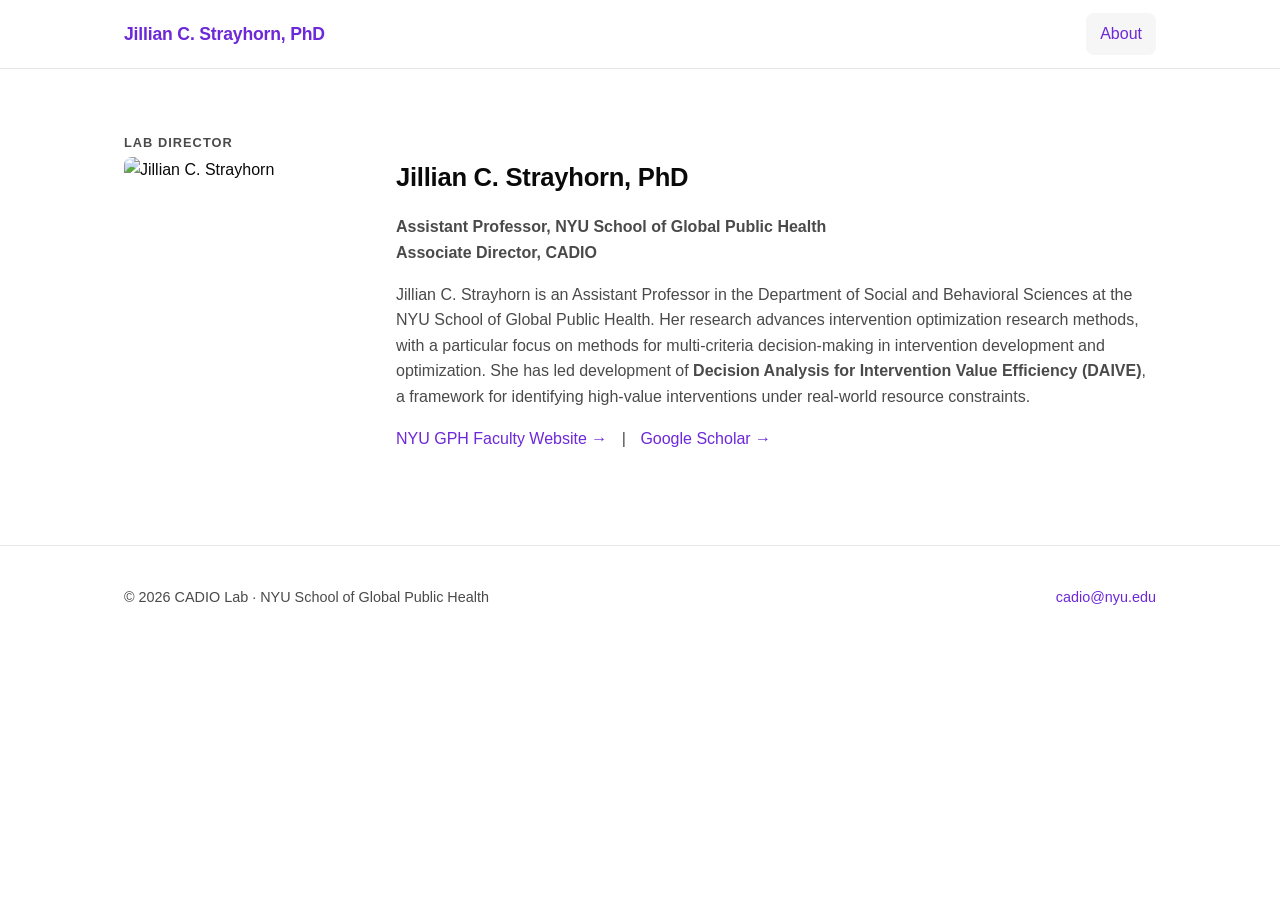
==== index.html @ 0c599e39 "Update index.html" ====
<!DOCTYPE html>
<html lang="en">
<head>
  <meta charset="UTF-8" />
  <meta name="viewport" content="width=device-width, initial-scale=1.0" />
  <title>CADIO Lab at the NYU School of Global Public Health | Intervention Optimization Research, Methods and Applications </title>
  <meta name="description" content="CADIO Lab, directed by Dr. Jillian Strayhorn, is part of the Center for Advancement and Dissemination of Intervention Optimization (CADIO) at the NYU School of Global Public Health." />
  <link rel="icon" href="assets/logo.png" />
  <link rel="stylesheet" href="css/style.css" />
</head>
<body>
  <!-- ===== Header ===== -->
  <header class="site-header">
    <div class="wrap nav">
      <a class="brand" href="index.html">
        <span>Jillian C. Strayhorn, PhD</span>
      </a>
      <button class="nav-toggle" aria-label="Toggle navigation">☰</button>
      <nav class="nav-links">
        <a href="index.html" class="active">About</a>
      </nav>
    </div>
  </header>

<!-- ===== About Me ===== -->
<section class="block">
  <div class="wrap">
  <div class="group-label">Lab Director</div>
    <div class="faculty-profile">

      <img src="assets/Jillian GPH 2023 (4).jpg"
           alt="Jillian C. Strayhorn"
           class="faculty-photo">

      <div class="faculty-info">
        <h2>Jillian C. Strayhorn, PhD </h2>

        <p class="faculty-title">
          Assistant Professor, NYU School of Global Public Health<br>
          Associate Director, CADIO <br>
        </p>

        <p>
          Jillian C. Strayhorn is an Assistant Professor in the Department of
          Social and Behavioral Sciences at the NYU School of Global Public
          Health. Her research advances intervention optimization research methods,
          with a particular focus on methods for multi-criteria decision-making in
          intervention development and optimization. She has led development of
          <strong>Decision Analysis for Intervention Value Efficiency (DAIVE)</strong>,
          a framework for identifying high-value interventions under real-world
          resource constraints.
        </p>

       <p>
  <a href="https://publichealth.nyu.edu/faculty/jillian-strayhorn" target="_blank">
    NYU GPH Faculty Website →
  </a>

  <span style="margin: 0 10px; color: var(--ink-soft);">|</span>

  <a href="https://scholar.google.com/citations?user=NcRwJn8AAAAJ&hl=en" target="_blank">
    Google Scholar →
  </a>
</p>

      </div>

    </div>

  </div>
</section>

  

  <!-- ===== Footer ===== -->
  <footer class="site-footer">
    <div class="wrap">
      <span>© <span id="year"></span> CADIO Lab · NYU School of Global Public Health</span>
      <span><a href="mailto:cadio@nyu.edu">cadio@nyu.edu</a></span>
    </div>
  </footer>

  <script src="js/main.js"></script>
  <script>document.getElementById('year').textContent = new Date().getFullYear();</script>
</body>
</html>
---- css/style.css ----
/* ===========================================================
   CADIO Lab — shared stylesheet
   Edit the variables below to re-theme the whole site.
   =========================================================== */

:root {
  --ink: #0a0a0a;          /* near-black text + logo color   */
  --ink-soft: #4a4a4a;     /* secondary text                 */
  --line: #e6e6e6;         /* hairline borders               */
  --bg: #ffffff;           /* page background                */
  --bg-soft: #f6f6f6;      /* alternating section background  */
  --accent: #6d28d9;       /* single accent (links, buttons) */
  --maxw: 1080px;          /* content width                  */
  --radius: 14px;
  --shadow: 0 1px 2px rgba(0,0,0,.04), 0 8px 24px rgba(0,0,0,.06);
  --font: -apple-system, BlinkMacSystemFont, "Segoe UI", Roboto, Helvetica,
          Arial, "Apple Color Emoji", sans-serif;
}

* { box-sizing: border-box; }

html { scroll-behavior: smooth; }

body {
  margin: 0;
  font-family: var(--font);
  color: var(--ink);
  background: var(--bg);
  line-height: 1.6;
  -webkit-font-smoothing: antialiased;
}

a { color: var(--accent); text-decoration: none; }
a:hover { text-decoration: underline; }

img { max-width: 100%; display: block; }

.wrap { max-width: var(--maxw); margin: 0 auto; padding: 0 24px; }

/* ---------- Header / nav ---------- */
.site-header {
  position: sticky;
  top: 0;
  z-index: 50;
  background: rgba(255, 255, 255, 0.9);
  backdrop-filter: saturate(180%) blur(10px);
  border-bottom: 1px solid var(--line);
}

.nav {
  display: flex;
  align-items: center;
  justify-content: space-between;
  height: 68px;
}

.brand { display: flex; align-items: center; gap: 12px; }
.brand img { width: 38px; height: 38px; border-radius: 50%; }
.brand span { font-weight: 700; font-size: 1.1rem; letter-spacing: -0.01em; }
.brand:hover { text-decoration: none; }

.nav-links { display: flex; align-items: center; gap: 8px; }
.nav-links a {
  color: var(--ink);
  padding: 8px 14px;
  border-radius: 8px;
  font-weight: 500;
}
.nav-links a:hover { background: var(--bg-soft); text-decoration: none; }
.nav-links a.active { color: var(--accent); background: var(--bg-soft); }

.nav-toggle {
  display: none;
  background: none;
  border: 1px solid var(--line);
  border-radius: 8px;
  padding: 8px 10px;
  cursor: pointer;
  font-size: 1.1rem;
}

/* ---------- Hero ---------- */
.hero {
  padding: 88px 0 64px;
  text-align: center;
  border-bottom: 1px solid var(--line);
  background: #f7f5ff;
}
.hero img.logo { width: 120px; height: 120px; border-radius: 50%; margin: 0 auto 28px; }
.hero h1 { font-size: clamp(2rem, 5vw, 3.2rem); margin: 0 0 12px; letter-spacing: -0.02em; }
.hero p.lead { font-size: 1.2rem; color: var(--ink-soft); max-width: 640px; margin: 0 auto 10px; }

/* ---------- Page header (sub-pages) ---------- */
.page-head { padding: 64px 0 32px; border-bottom: 1px solid var(--line); }
.page-head h1 { font-size: clamp(1.8rem, 4vw, 2.6rem); margin: 0 0 8px; letter-spacing: -0.02em; }
.page-head p { color: var(--ink-soft); font-size: 1.1rem; margin: 0; max-width: 680px; }

/* ---------- Generic sections ---------- */
section.block { padding: 56px 0; }
section.block.alt { background: var(--bg-soft); }
section.block h2 { font-size: 1.6rem; margin: 0 0 16px; letter-spacing: -0.01em; }
.prose p { color: var(--ink-soft); max-width: 720px; }
.prose ul { color: var(--ink-soft); max-width: 720px; }

/* ---------- Buttons ---------- */
.btn {
  display: inline-block;
  background: var(--ink);
  color: #fff;
  padding: 11px 20px;
  border-radius: 999px;
  font-weight: 600;
  margin-top: 8px;
}
.btn:hover { text-decoration: none; opacity: 0.9; }
.btn.ghost { background: transparent; color: var(--ink); border: 1px solid var(--line); }

/* ---------- Card grids (people + applets) ---------- */
.grid {
  display: grid;
  gap: 22px;
  grid-template-columns: repeat(auto-fill, minmax(240px, 1fr));
  margin-top: 8px;
}

.card {
  border: 1px solid var(--line);
  border-radius: var(--radius);
  background: var(--bg);
  padding: 22px;
  transition: transform .15s ease, box-shadow .15s ease;
}
.card:hover { transform: translateY(-3px); box-shadow: var(--shadow); }

/* People card */
.person { text-align: center; }
.person img,
.person .avatar {
  width: 104px; height: 104px;
  border-radius: 50%;
  object-fit: cover;
  margin: 0 auto 14px;
  background: var(--bg-soft);
}
.person .avatar {
  display: flex; align-items: center; justify-content: center;
  background: var(--ink);
  color: #fff;
  font-weight: 700;
  font-size: 1.7rem;
  letter-spacing: 0.02em;
}
.person h3 { margin: 0 0 2px; font-size: 1.1rem; }
.person .role { color: var(--accent); font-size: 0.92rem; font-weight: 600; }
.person .affil { color: var(--ink-soft); font-size: 0.86rem; margin: 8px 0 0; }
.person .bio { color: var(--ink-soft); font-size: 0.9rem; margin: 10px 0 0; }
.person .links { margin-top: 12px; display: flex; gap: 12px; justify-content: center; font-size: 0.88rem; }

/* Compact card for the large ambassador roster */
.grid.compact { grid-template-columns: repeat(auto-fill, minmax(220px, 1fr)); gap: 16px; }
.grid.compact .card { padding: 18px; }
.grid.compact .avatar { width: 76px; height: 76px; font-size: 1.25rem; }
.grid.compact h3 { font-size: 1rem; }

/* Applet card */
.applet h3 { margin: 0 0 8px; font-size: 1.2rem; }
.applet p { color: var(--ink-soft); font-size: 0.95rem; margin: 0 0 16px; }
.applet .tags { display: flex; flex-wrap: wrap; gap: 6px; margin: 0 0 16px; }
.applet .tag {
  font-size: 0.75rem; font-weight: 600;
  color: var(--ink-soft);
  background: var(--bg-soft);
  border: 1px solid var(--line);
  padding: 3px 10px; border-radius: 999px;
}
.applet .mirror-note { font-size: 0.82rem; color: var(--ink-soft); margin: 0 0 12px; }
.applet .launch-row { display: flex; flex-wrap: wrap; gap: 10px; }
.applet .launch-row .btn { margin-top: 0; }

/* Section label for grouping people */
.group-label {
  font-size: 0.8rem; font-weight: 700; text-transform: uppercase;
  letter-spacing: 0.08em; color: var(--ink-soft);
  margin: 40px 0 4px;
}
.group-label:first-of-type { margin-top: 8px; }

/* ---------- Footer ---------- */
.site-footer {
  border-top: 1px solid var(--line);
  padding: 40px 0;
  margin-top: 24px;
  color: var(--ink-soft);
  font-size: 0.9rem;
}
.site-footer .wrap { display: flex; justify-content: space-between; flex-wrap: wrap; gap: 12px; }

/* ---------- Responsive ---------- */
@media (max-width: 720px) {
  .nav-toggle { display: block; }
  .nav-links {
    display: none;
    position: absolute;
    top: 68px; left: 0; right: 0;
    flex-direction: column;
    align-items: stretch;
    gap: 0;
    background: var(--bg);
    border-bottom: 1px solid var(--line);
    padding: 8px 16px 16px;
  }
  .nav-links.open { display: flex; }
  .nav-links a { padding: 12px 14px; }
}

/* ---------- Faculty profile ---------- */

.faculty-profile {
    display: flex;
    align-items: flex-start;
    gap: 32px;
}

.faculty-photo {
    width: 240px;
    height: 240px;
    object-fit: cover;
    border-radius: 8px;
    flex-shrink: 0;
}

.faculty-info {
    flex: 1;
}

.faculty-info h2 {
    margin: 0 0 6px;
    font-size: 2rem;
}

.faculty-title {
    color: var(--accent);
    font-weight: 600;
    margin-bottom: 18px;
}

.faculty-info p {
    color: var(--ink-soft);
    margin-bottom: 14px;
}

@media (max-width: 720px) {

    .faculty-profile {
        flex-direction: column;
        align-items: center;
        text-align: center;
    }

.faculty-photo {
    width: 240px !important;
    height: 240px !important;
    max-width: 240px !important;
    max-height: 240px !important;
    object-fit: cover;
    border-radius: 8px;
    flex-shrink: 0;
}

}

.carousel {
    position: relative;
    max-width: 700px;
    margin: 40px auto;
    transition: height 0.4s ease;
}

.slide {
    display: none;
}

.slide.active {
    display: block;
}

.slide img {
    display: block;
    width: 100%;
    height: auto;
    max-height: 550px;
    margin: 0 auto;
    object-fit: contain;
    border-radius: 12px;
    border: 1px solid var(--line);
    box-shadow: var(--shadow);
}

.caption {
    margin-top: 12px;
    text-align: center;
    color: var(--ink-soft);
    font-size: 0.95rem;
    font-style: italic;
}
.prev,
.next {
    position: absolute;
    top: 42%;
    transform: translateY(-50%);
    border: none;
    background: rgba(255,255,255,.85);
    font-size: 2rem;
    width: 42px;
    height: 42px;
    border-radius: 50%;
    cursor: pointer;
}

.prev {
    left: -20px;
}

.next {
    right: -20px;
}

.prev:hover,
.next:hover {
    background: white;
}

.about-layout {
  display: flex;
  gap: 40px;
  align-items: flex-start;
}

/* Left column (text) */
.about-text {
  flex: 1.1;
}

/* Right column (carousel) */
.about-layout .carousel {
  flex: 1;
  max-width: 520px;
  margin: 0;
}

/* Responsive: stack on mobile */
@media (max-width: 900px) {
  .about-layout {
    flex-direction: column;
  }

  .about-layout .carousel {
    max-width: 100%;
  }
}

.about-layout {
  display: flex;
  gap: 40px;
  align-items: flex-start;
}

.about-text {
  flex: 1.2;
}

.about-layout .carousel {
  flex: 1;
  max-width: 520px;
  position: relative;
}

/* mobile stacking */
@media (max-width: 900px) {
  .about-layout {
    flex-direction: column;
  }

  .about-layout .carousel {
    max-width: 100%;
  }
}

.visually-hidden {
  position: absolute;
  width: 1px;
  height: 1px;
  padding: 0;
  margin: -1px;
  overflow: hidden;
  clip: rect(0, 0, 0, 0);
  white-space: nowrap;
  border: 0;
}

.research-areas {
  margin: 6px auto 56px;
  font-size: 0.95rem;
  color: #6d28d9;
  display: flex;
  flex-wrap: wrap;
  justify-content: center;
  gap: 0;
}

.research-areas span::after {
  content: "•";
  margin: 0 10px;
  color: #bbb;
}

.research-areas span:last-child::after {
  content: "";
}
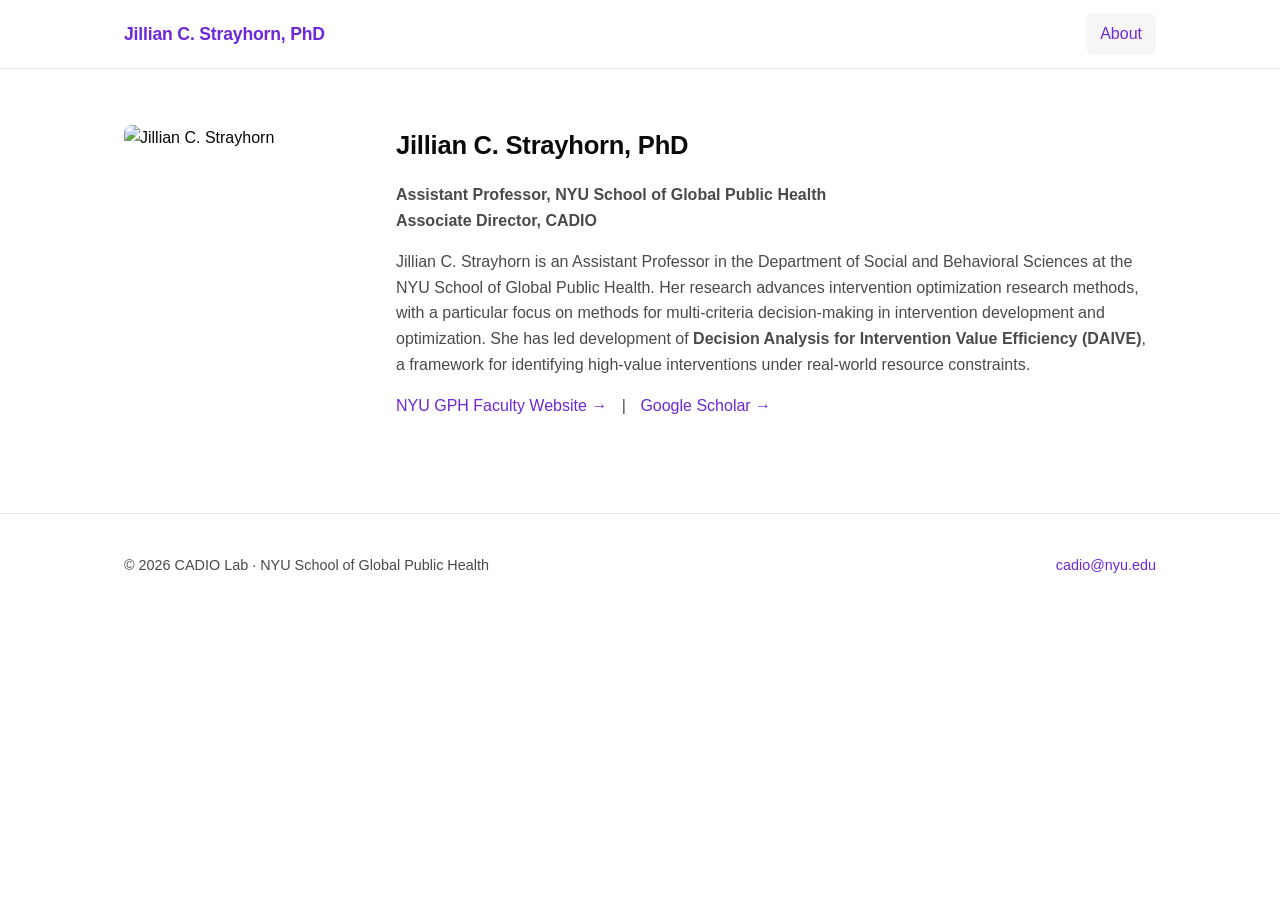
==== commit 3f98645f: "Update index.html" ====
--- a/index.html
+++ b/index.html
@@ -3,8 +3,8 @@
 <head>
   <meta charset="UTF-8" />
   <meta name="viewport" content="width=device-width, initial-scale=1.0" />
-  <title>CADIO Lab at the NYU School of Global Public Health | Intervention Optimization Research, Methods and Applications </title>
-  <meta name="description" content="CADIO Lab, directed by Dr. Jillian Strayhorn, is part of the Center for Advancement and Dissemination of Intervention Optimization (CADIO) at the NYU School of Global Public Health." />
+  <title>Jillian C. Strayhorn, PhD | Decision science in intervention optimization and evaluation </title>
+  <meta name="description" content="Dr. Jillian Strayhorn is an Assistant Professor in the Department of Social and Behavioral Sciences at the NYU School of Global Public Health." />
   <link rel="icon" href="assets/logo.png" />
   <link rel="stylesheet" href="css/style.css" />
 </head>
@@ -25,7 +25,6 @@
 <!-- ===== About Me ===== -->
 <section class="block">
   <div class="wrap">
-  <div class="group-label">Lab Director</div>
     <div class="faculty-profile">
 
       <img src="assets/Jillian GPH 2023 (4).jpg"
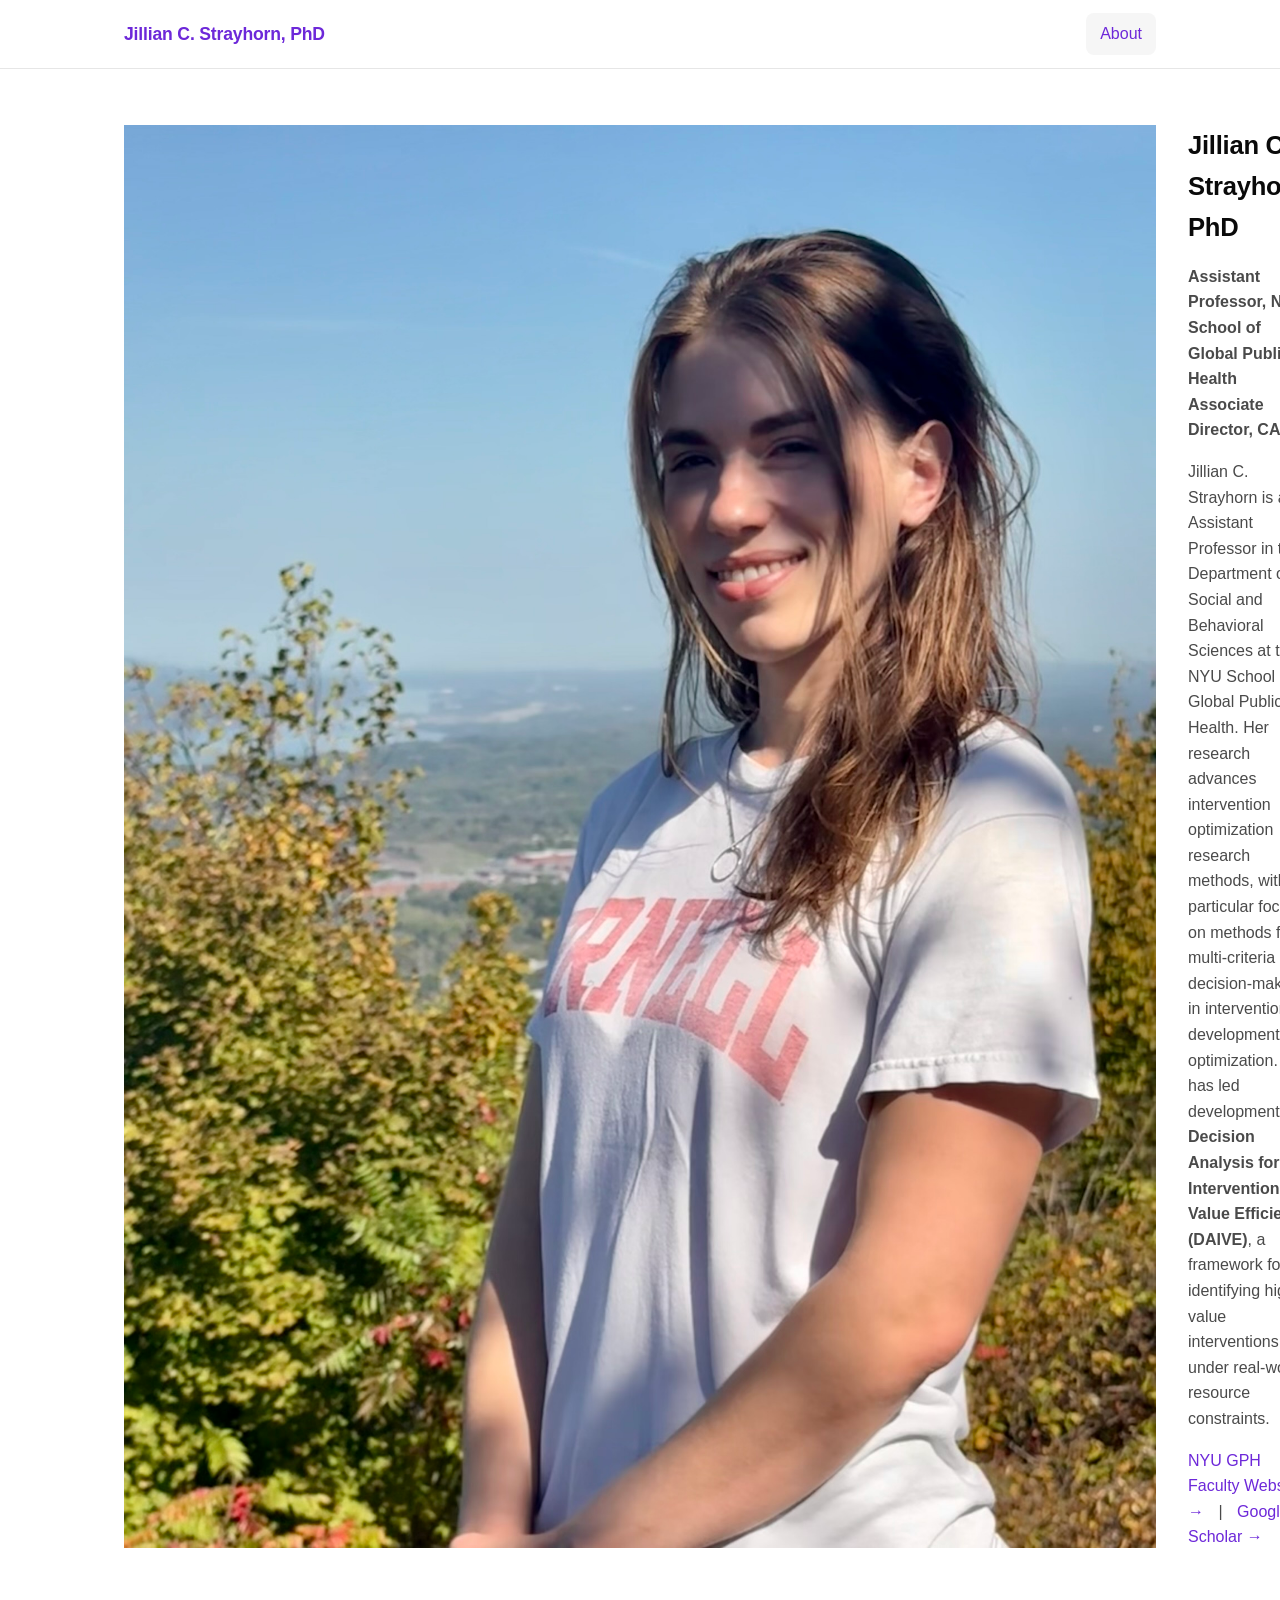
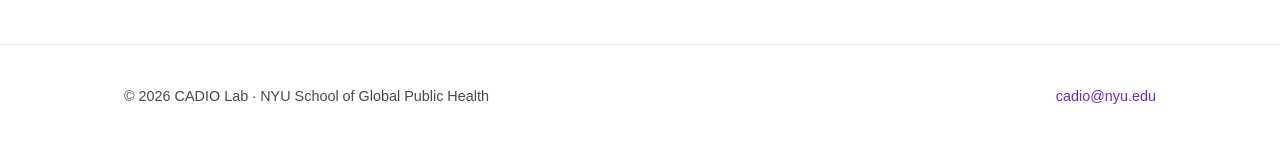
==== commit 50118243: "Update index.html" ====
--- a/index.html
+++ b/index.html
@@ -27,9 +27,8 @@
   <div class="wrap">
     <div class="faculty-profile">
 
-      <img src="assets/Jillian GPH 2023 (4).jpg"
-           alt="Jillian C. Strayhorn"
-           class="faculty-photo">
+      <img src="assets/Strayhorn-J-profile.jpeg"
+           alt="Jillian C. Strayhorn">
 
       <div class="faculty-info">
         <h2>Jillian C. Strayhorn, PhD </h2>
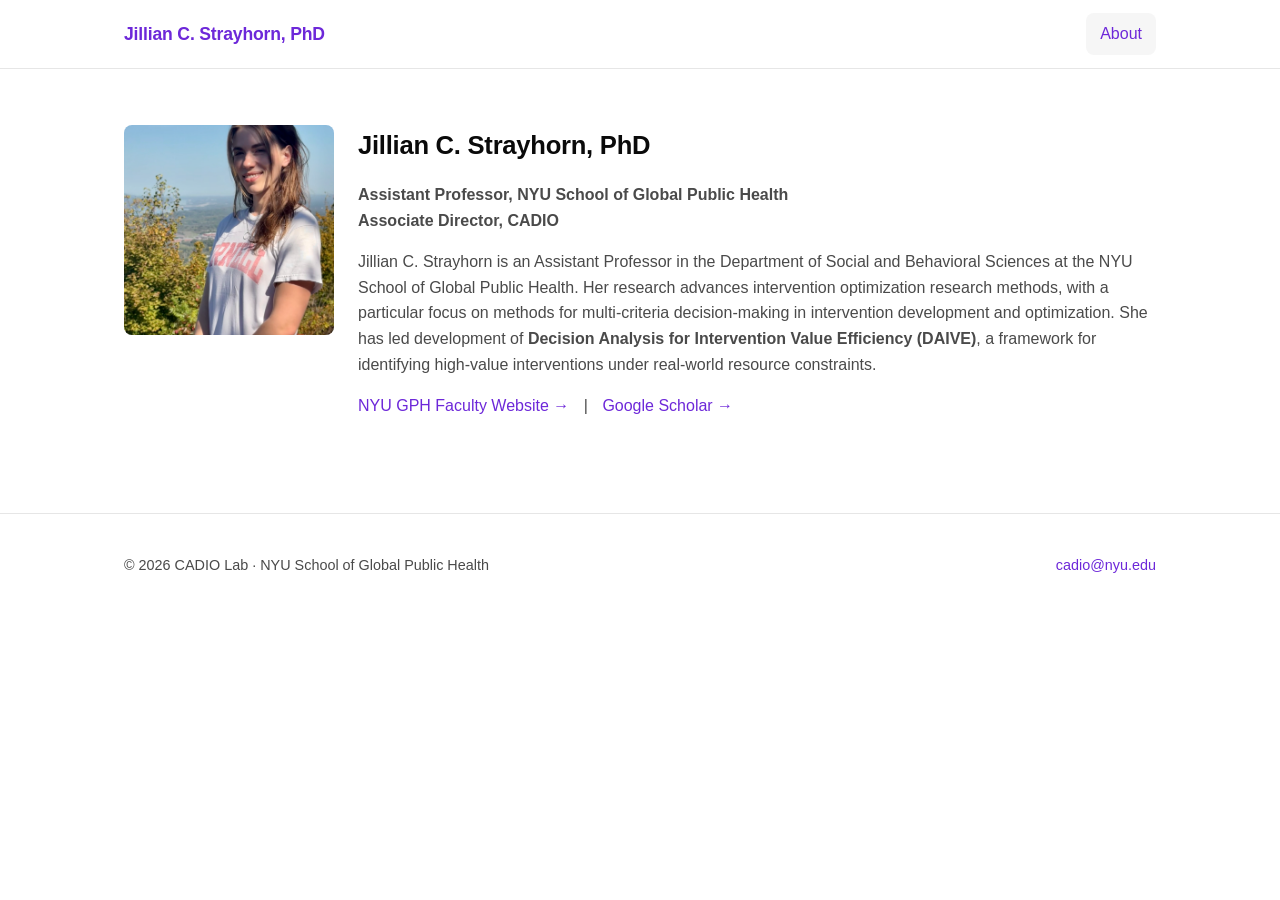
==== commit 0683bf01: "Update index.html" ====
--- a/index.html
+++ b/index.html
@@ -28,7 +28,8 @@
     <div class="faculty-profile">
 
       <img src="assets/Strayhorn-J-profile.jpeg"
-           alt="Jillian C. Strayhorn">
+           alt="Jillian C. Strayhorn"
+         class="faculty-photo">
 
       <div class="faculty-info">
         <h2>Jillian C. Strayhorn, PhD </h2>
--- a/css/style.css
+++ b/css/style.css
@@ -218,12 +218,14 @@
 .faculty-profile {
     display: flex;
     align-items: flex-start;
-    gap: 32px;
+    gap: 24px;   /* was 32px */
 }
 
 .faculty-photo {
-    width: 240px;
-    height: 240px;
+    width: 210px !important;
+    height: 210px !important;
+    max-width: 210px !important;
+    max-height: 210px !important;
     object-fit: cover;
     border-radius: 8px;
     flex-shrink: 0;
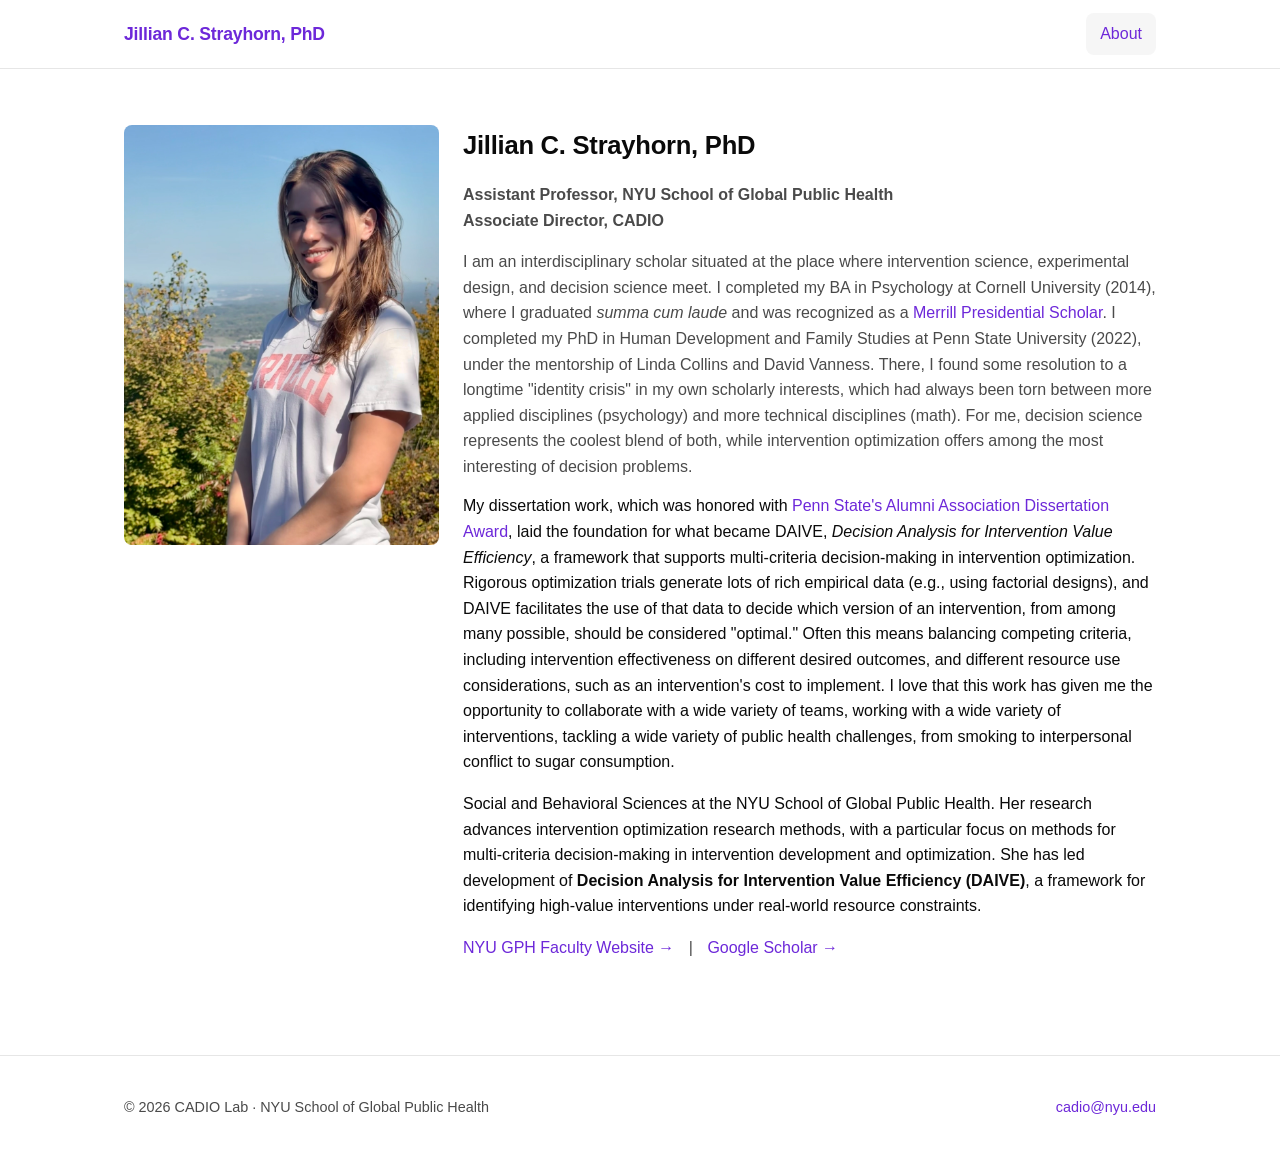
==== commit 9b6f873e: "Update index.html" ====
--- a/index.html
+++ b/index.html
@@ -40,7 +40,26 @@
         </p>
 
         <p>
-          Jillian C. Strayhorn is an Assistant Professor in the Department of
+          I am an interdisciplinary scholar situated at the place where intervention science, 
+          experimental design, and decision science meet. I completed my BA in Psychology at Cornell University (2014),
+          where I graduated <em>summa cum laude</em> and was recognized as a <a href="https://scl.cornell.edu/growth-opportunities/awards-funding/merrill-presidential-scholars-program" target="_blank">
+          Merrill Presidential Scholar</a>. I completed my PhD in Human Development and Family Studies at Penn State University (2022),
+          under the mentorship of Linda Collins and David Vanness. There, I found some resolution to a longtime "identity crisis" in
+          my own scholarly interests, which had always been torn between more applied disciplines (psychology) and more technical 
+          disciplines (math). For me, decision science represents the coolest blend of both, while intervention optimization offers among 
+          the most interesting of decision problems. </p
+       <p>
+          My dissertation work, which was honored with <a href="https://gradschool.psu.edu/funding/student-recognition-awards/alumni-association-dissertation-award" target="_blank">
+          Penn State's Alumni Association Dissertation Award</a>, laid the foundation
+          for what became DAIVE, <em>Decision Analysis for Intervention Value Efficiency</em>, a framework 
+          that supports multi-criteria decision-making in intervention optimization. Rigorous optimization trials generate 
+          lots of rich empirical data (e.g., using factorial designs), and DAIVE 
+          facilitates the use of that data to decide which version of an intervention, from among many possible, should be 
+          considered "optimal." Often this means balancing competing criteria, including intervention effectiveness on different
+          desired outcomes, and different resource use considerations, such as an intervention's cost to implement. I love that
+          this work has given me the opportunity to collaborate with a wide variety of teams, working with a wide variety of 
+          interventions, tackling a wide variety of public health challenges, from smoking to interpersonal conflict to sugar consumption. 
+       </p>                                                
           Social and Behavioral Sciences at the NYU School of Global Public
           Health. Her research advances intervention optimization research methods,
           with a particular focus on methods for multi-criteria decision-making in
--- a/css/style.css
+++ b/css/style.css
@@ -222,10 +222,10 @@
 }
 
 .faculty-photo {
-    width: 210px !important;
-    height: 210px !important;
-    max-width: 210px !important;
-    max-height: 210px !important;
+    width: 315px !important;
+    height: 420px !important;
+    max-width: 315px !important;
+    max-height: 420px !important;
     object-fit: cover;
     border-radius: 8px;
     flex-shrink: 0;
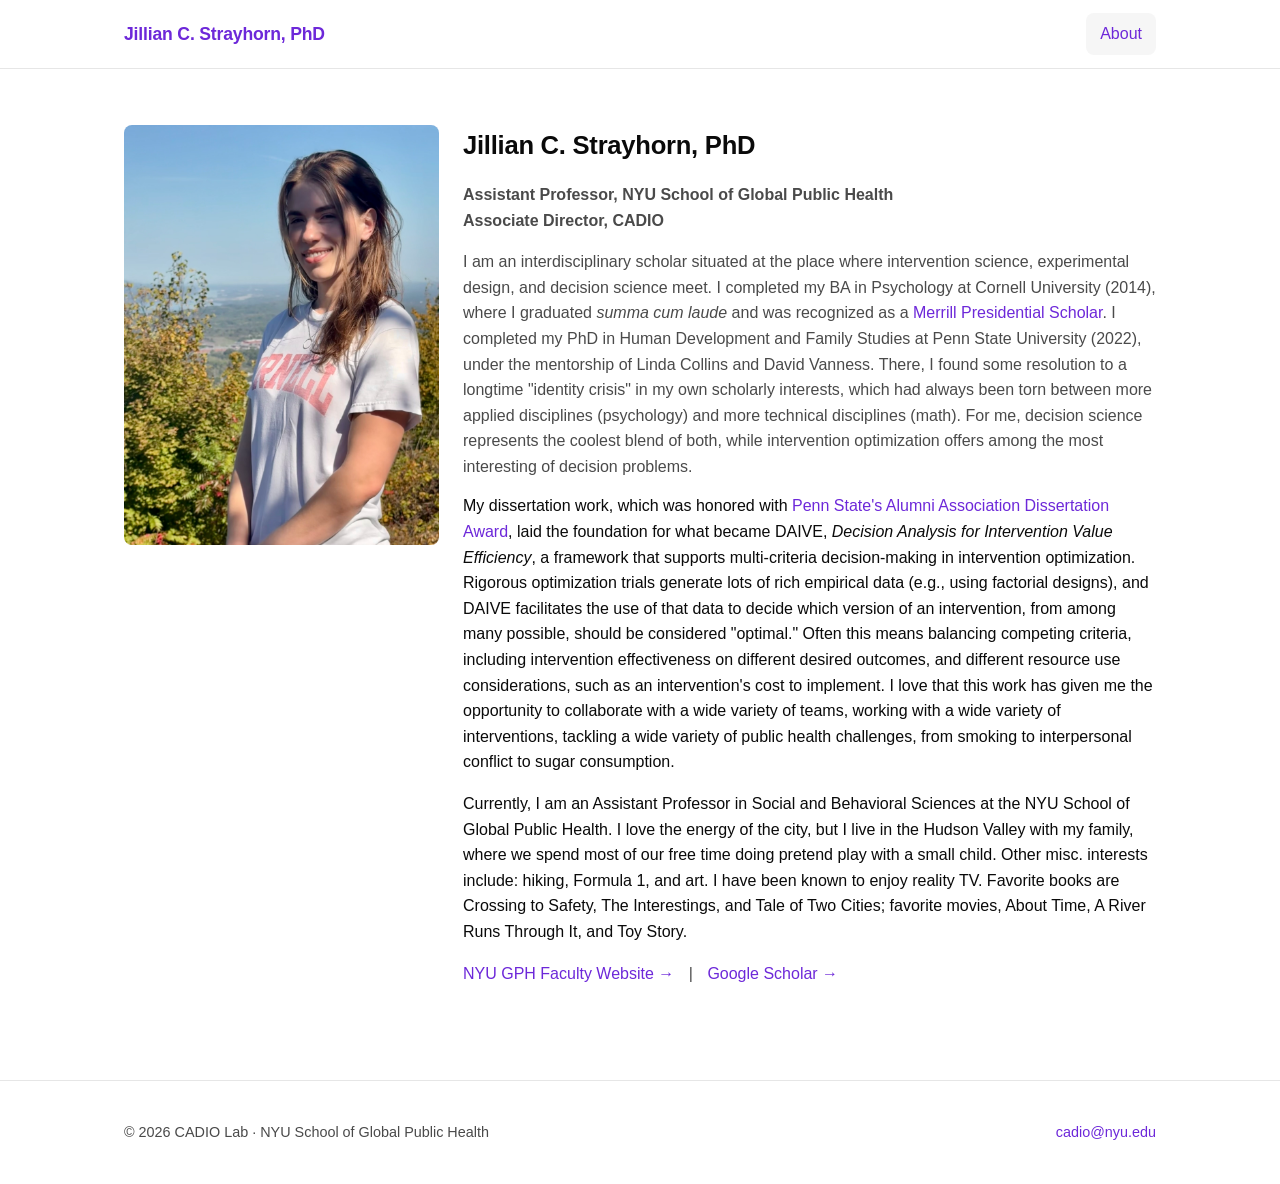
==== commit 4faa1276: "Revise biography in index.html Updated the biography section to reflect current role and personal in" ====
--- a/index.html
+++ b/index.html
@@ -60,14 +60,11 @@
           this work has given me the opportunity to collaborate with a wide variety of teams, working with a wide variety of 
           interventions, tackling a wide variety of public health challenges, from smoking to interpersonal conflict to sugar consumption. 
        </p>                                                
-          Social and Behavioral Sciences at the NYU School of Global Public
-          Health. Her research advances intervention optimization research methods,
-          with a particular focus on methods for multi-criteria decision-making in
-          intervention development and optimization. She has led development of
-          <strong>Decision Analysis for Intervention Value Efficiency (DAIVE)</strong>,
-          a framework for identifying high-value interventions under real-world
-          resource constraints.
-        </p>
+          Currently, I am an Assistant Professor in Social and Behavioral Sciences at the NYU School of Global Public
+          Health. I love the energy of the city, but I live in the Hudson Valley with my family, where we spend most of our free time doing pretend play with
+          a small child. Other misc. interests include: hiking, Formula 1, and art. I have been known to
+          enjoy reality TV. Favorite books are Crossing to Safety, The Interestings, and Tale of Two Cities; favorite movies, 
+          About Time, A River Runs Through It, and Toy Story. 
 
        <p>
   <a href="https://publichealth.nyu.edu/faculty/jillian-strayhorn" target="_blank">
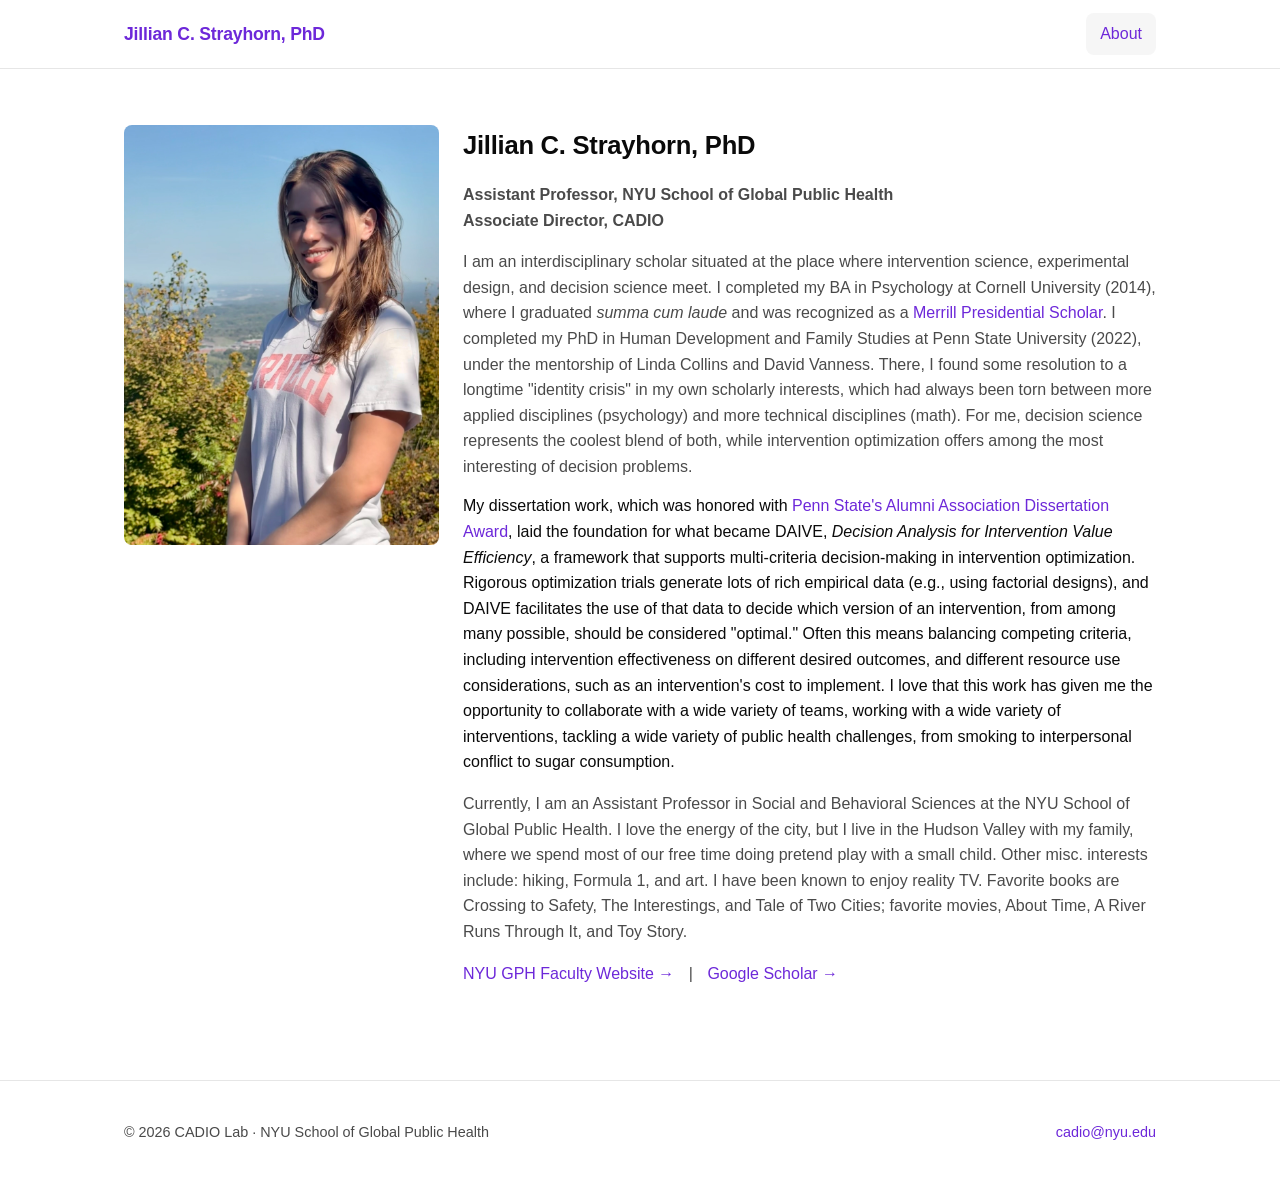
==== commit a7599569: "Fix HTML paragraph closing tag formatting" ====
--- a/index.html
+++ b/index.html
@@ -59,13 +59,14 @@
           desired outcomes, and different resource use considerations, such as an intervention's cost to implement. I love that
           this work has given me the opportunity to collaborate with a wide variety of teams, working with a wide variety of 
           interventions, tackling a wide variety of public health challenges, from smoking to interpersonal conflict to sugar consumption. 
-       </p>                                                
+       </p>    
+        <p>
           Currently, I am an Assistant Professor in Social and Behavioral Sciences at the NYU School of Global Public
           Health. I love the energy of the city, but I live in the Hudson Valley with my family, where we spend most of our free time doing pretend play with
           a small child. Other misc. interests include: hiking, Formula 1, and art. I have been known to
           enjoy reality TV. Favorite books are Crossing to Safety, The Interestings, and Tale of Two Cities; favorite movies, 
           About Time, A River Runs Through It, and Toy Story. 
-
+        </p>
        <p>
   <a href="https://publichealth.nyu.edu/faculty/jillian-strayhorn" target="_blank">
     NYU GPH Faculty Website →
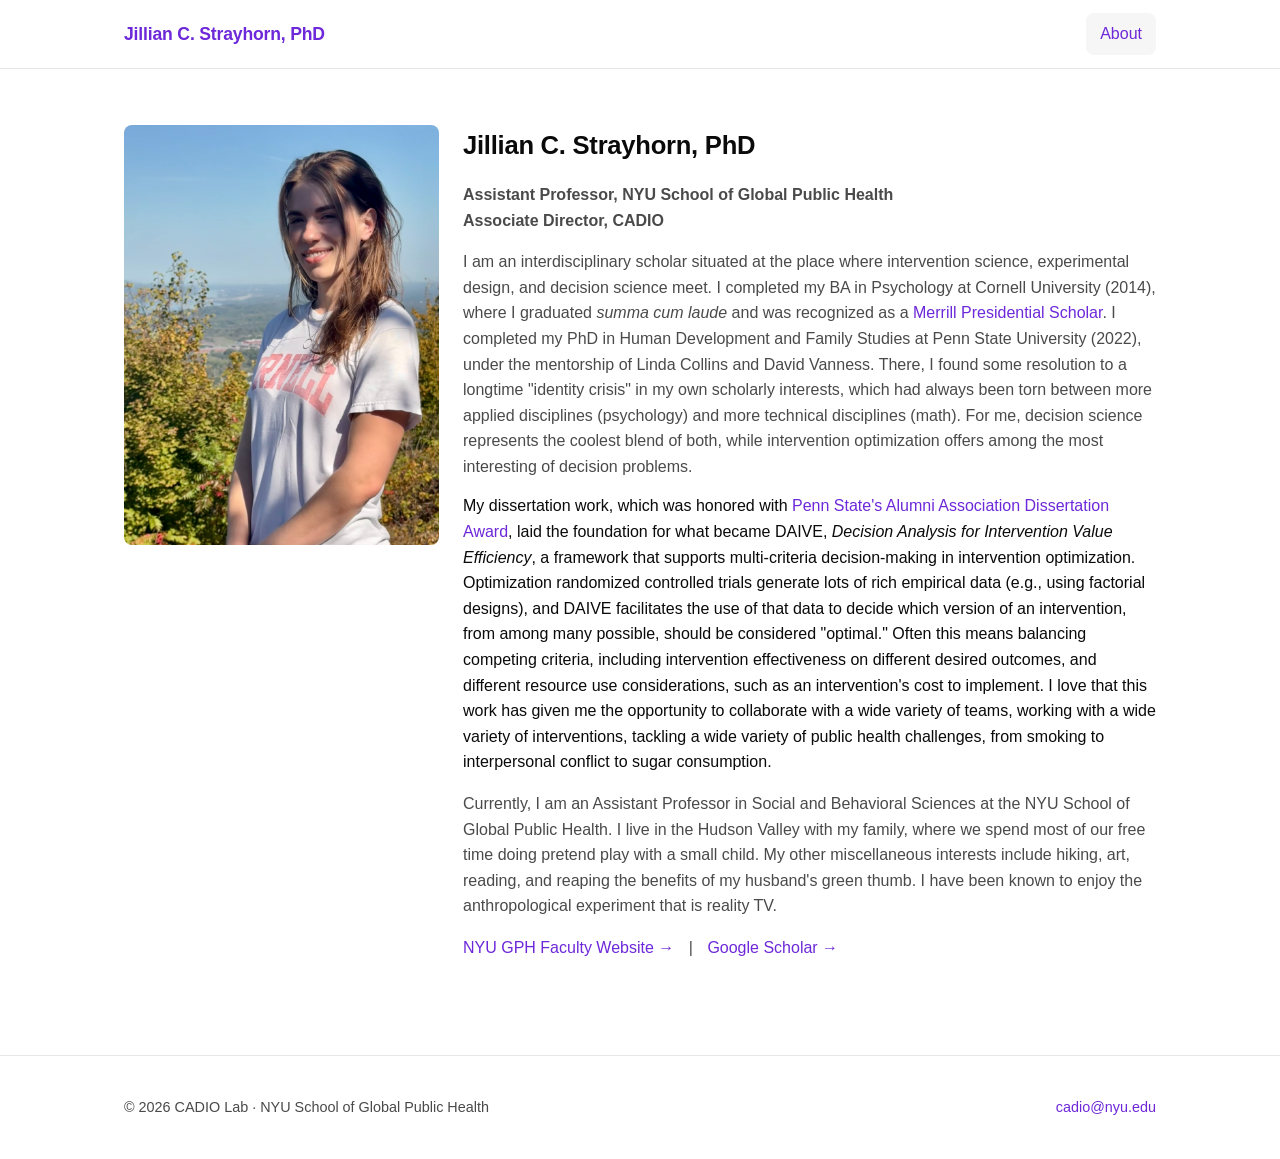
==== commit 634ea995: "Revise biography details in index.html Updated text for clarity and improved flow in the biography s" ====
--- a/index.html
+++ b/index.html
@@ -52,7 +52,7 @@
           My dissertation work, which was honored with <a href="https://gradschool.psu.edu/funding/student-recognition-awards/alumni-association-dissertation-award" target="_blank">
           Penn State's Alumni Association Dissertation Award</a>, laid the foundation
           for what became DAIVE, <em>Decision Analysis for Intervention Value Efficiency</em>, a framework 
-          that supports multi-criteria decision-making in intervention optimization. Rigorous optimization trials generate 
+          that supports multi-criteria decision-making in intervention optimization. Optimization randomized controlled trials generate 
           lots of rich empirical data (e.g., using factorial designs), and DAIVE 
           facilitates the use of that data to decide which version of an intervention, from among many possible, should be 
           considered "optimal." Often this means balancing competing criteria, including intervention effectiveness on different
@@ -62,10 +62,9 @@
        </p>    
         <p>
           Currently, I am an Assistant Professor in Social and Behavioral Sciences at the NYU School of Global Public
-          Health. I love the energy of the city, but I live in the Hudson Valley with my family, where we spend most of our free time doing pretend play with
-          a small child. Other misc. interests include: hiking, Formula 1, and art. I have been known to
-          enjoy reality TV. Favorite books are Crossing to Safety, The Interestings, and Tale of Two Cities; favorite movies, 
-          About Time, A River Runs Through It, and Toy Story. 
+          Health. I live in the Hudson Valley with my family, where we spend most of our free time doing pretend play with
+          a small child. My other miscellaneous interests include hiking, art, reading, and reaping the benefits of my husband's
+          green thumb. I have been known to enjoy the anthropological experiment that is reality TV. 
         </p>
        <p>
   <a href="https://publichealth.nyu.edu/faculty/jillian-strayhorn" target="_blank">
